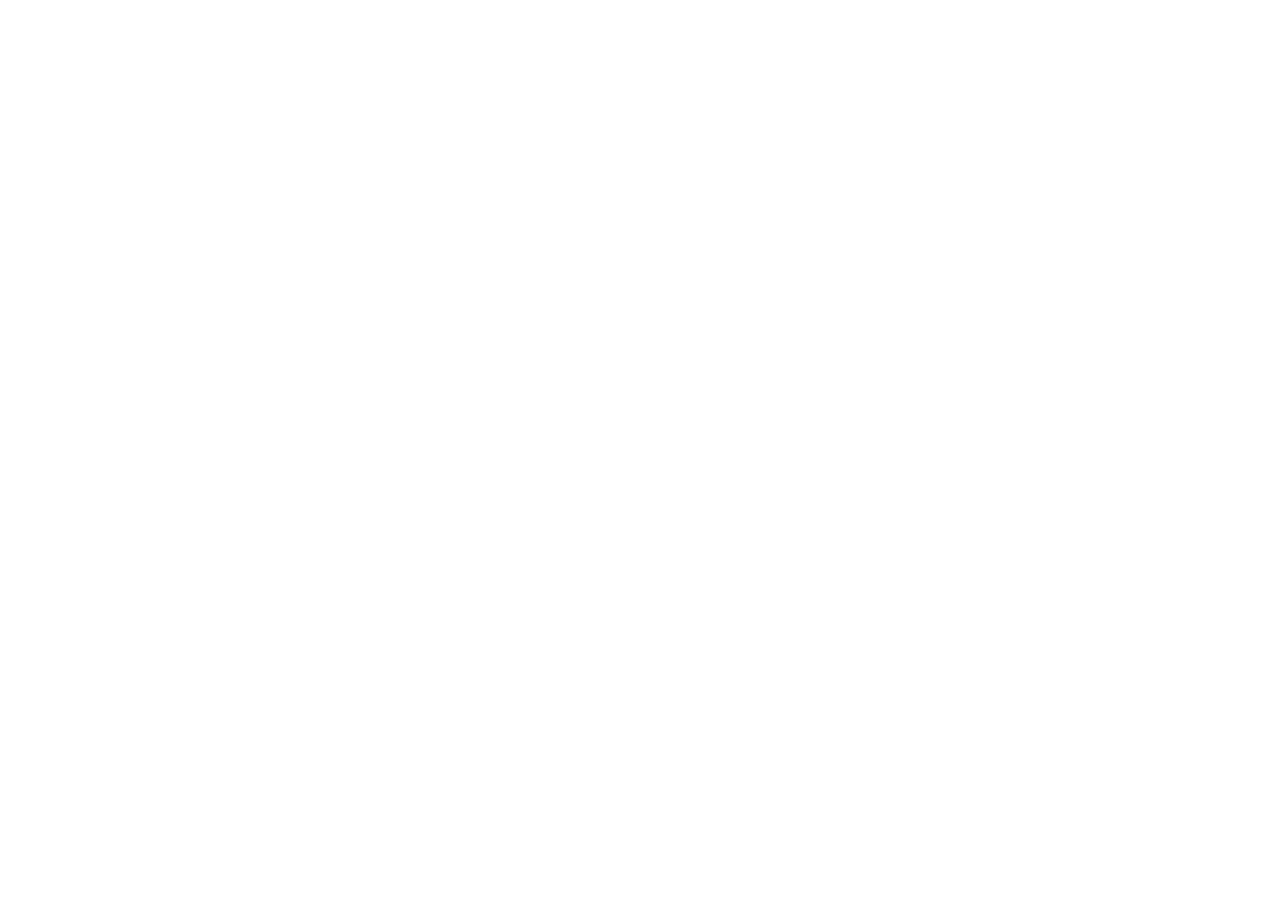
==== shelter/pets.html @ 514ed16f "init: start shelter task (Thu, Jun 11, 2026 05:37:24 PM)" ====
<!doctype html>
<html lang="en">
  <head>
    <meta charset="UTF-8" />
    <meta name="viewport" content="width=device-width, initial-scale=1.0" />

    <link rel="stylesheet" href="css/style.css" />
    <script src="js/index.js" defer></script>

    <title>Our pets</title>
  </head>
  <body></body>
</html>
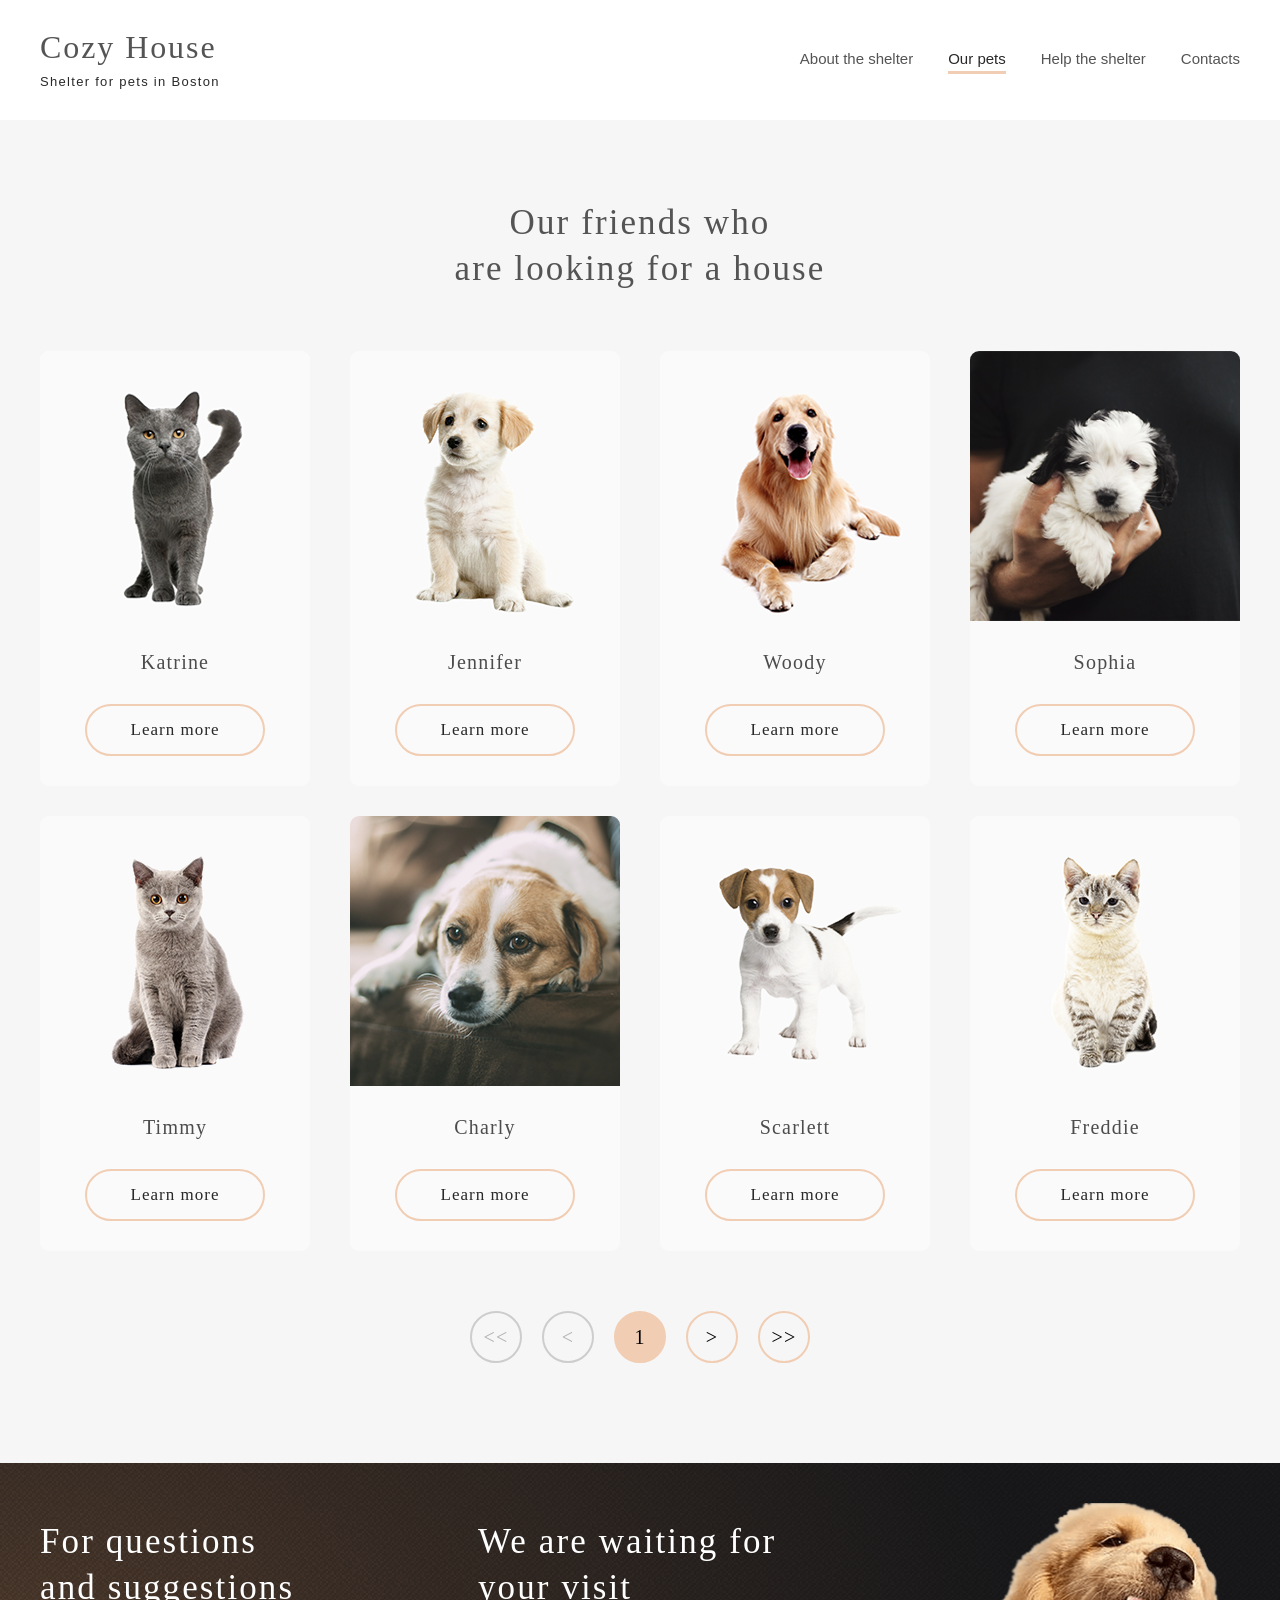
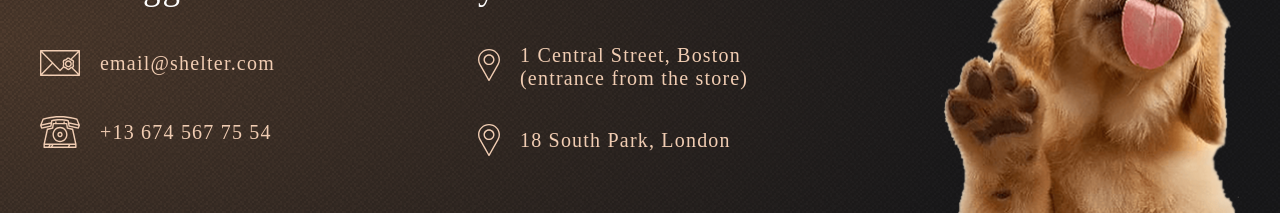
==== commit ee0f49f9: "feat: add pets section in page.html (Mon, Jun 15, 2026 11:07:22 AM)" ====
--- a/shelter/pets.html
+++ b/shelter/pets.html
@@ -4,10 +4,254 @@
     <meta charset="UTF-8" />
     <meta name="viewport" content="width=device-width, initial-scale=1.0" />
 
+    <link
+      rel="apple-touch-icon"
+      sizes="180x180"
+      href="assets/favicon/apple-touch-icon.png"
+    />
+    <link
+      rel="icon"
+      type="image/png"
+      sizes="32x32"
+      href="assets/favicon/favicon-32x32.png"
+    />
+    <link
+      rel="icon"
+      type="image/png"
+      sizes="16x16"
+      href="assets/favicon/favicon-16x16.png"
+    />
+    <link rel="manifest" href="assets/favicon/site.webmanifest" />
+
     <link rel="stylesheet" href="css/style.css" />
     <script src="js/index.js" defer></script>
 
     <title>Our pets</title>
   </head>
-  <body></body>
+  <body data-page="pets">
+    <div class="page">
+      <header class="page__header">
+        <div class="header__container container">
+          <a class="logo" href="/">
+            <div class="logo__title">Cozy House</div>
+            <p class="logo__subtitle">Shelter for pets in Boston</p>
+          </a>
+          <nav class="header__menu menu">
+            <ul class="menu__list">
+              <li class="menu__item">
+                <a href="index.html" class="menu__link"> About the shelter </a>
+              </li>
+              <li class="menu__item">
+                <a href="pets.html" class="menu__link" aria-current="page">
+                  Our pets
+                </a>
+              </li>
+              <li class="menu__item">
+                <a href="index.html#help" class="menu__link">
+                  Help the shelter
+                </a>
+              </li>
+              <li class="menu__item">
+                <a href="pets.html#contacts" class="menu__link">Contacts</a>
+              </li>
+            </ul>
+          </nav>
+        </div>
+      </header>
+      <main class="page__main">
+        <section class="pets" id="pets">
+          <div class="pets__container container">
+            <h1 class="pets__title section-title">
+              Our friends who are&nbsp;looking for a house
+            </h1>
+            <div class="pets__grid">
+              <article class="pets__card card">
+                <img
+                  class="card__image"
+                  src="assets/img/pets-katrine.png"
+                  width="270"
+                  height="270"
+                  alt="Katrine, Cat - British Shorthair"
+                />
+                <h2 class="card__title">Katrine</h2>
+                <button class="card__btn" type="button">Learn more</button>
+              </article>
+              <article class="pets__card card">
+                <img
+                  class="card__image"
+                  src="assets/img/pets-jennifer.png"
+                  width="270"
+                  height="270"
+                  alt="Jennifer, Dog - Labrador"
+                />
+                <h2 class="card__title">Jennifer</h2>
+                <button class="card__btn" type="button">Learn more</button>
+              </article>
+              <article class="pets__card card">
+                <img
+                  class="card__image"
+                  src="assets/img/pets-woody.png"
+                  width="270"
+                  height="270"
+                  alt="Woody, Dog - Golden Retriever"
+                />
+                <h2 class="card__title">Woody</h2>
+                <button class="card__btn" type="button">Learn more</button>
+              </article>
+              <article class="pets__card card">
+                <img
+                  class="card__image"
+                  src="assets/img/pets-sophia.png"
+                  width="270"
+                  height="270"
+                  alt="Sophia, Dog - Shih tzu"
+                />
+                <h2 class="card__title">Sophia</h2>
+                <button class="card__btn" type="button">Learn more</button>
+              </article>
+              <article class="pets__card card">
+                <img
+                  class="card__image"
+                  src="assets/img/pets-timmy.png"
+                  width="270"
+                  height="270"
+                  alt="Timmy, Cat - British Shorthair"
+                />
+                <h2 class="card__title">Timmy</h2>
+                <button class="card__btn" type="button">Learn more</button>
+              </article>
+              <article class="pets__card card">
+                <img
+                  class="card__image"
+                  src="assets/img/pets-charly.png"
+                  width="270"
+                  height="270"
+                  alt="Charly, Dog - Jack Russell Terrier"
+                />
+                <h2 class="card__title">Charly</h2>
+                <button class="card__btn" type="button">Learn more</button>
+              </article>
+              <article class="pets__card card">
+                <img
+                  class="card__image"
+                  src="assets/img/pets-scarlet.png"
+                  width="270"
+                  height="270"
+                  alt="Scarlett, Dog - Jack Russell Terrier"
+                />
+                <h2 class="card__title">Scarlett</h2>
+                <button class="card__btn" type="button">Learn more</button>
+              </article>
+              <article class="pets__card card">
+                <img
+                  class="card__image"
+                  src="assets/img/pets-freddie.png"
+                  width="270"
+                  height="270"
+                  alt="Freddie, Cat - British Shorthair"
+                />
+                <h2 class="card__title">Freddie</h2>
+                <button class="card__btn" type="button">Learn more</button>
+              </article>
+            </div>
+            <div class="pets__pagination">
+              <button
+                class="pets__btn pets__btn--start slider__btn"
+                type="button"
+                aria-label="To first page"
+                disabled
+              >
+                &lt;&lt;
+              </button>
+              <button
+                class="pets__btn pets__btn--prev slider__btn"
+                type="button"
+                aria-label="Previous pets page"
+                disabled
+              >
+                &lt;
+              </button>
+              <button
+                class="pets__btn pets__btn--page slider__btn"
+                type="button"
+                aria-label="Current pets page"
+              >
+                1
+              </button>
+              <button
+                class="pets__btn pets__btn--next slider__btn"
+                type="button"
+                aria-label="Next pets page"
+              >
+                &gt;
+              </button>
+              <button
+                class="pets__btn pets__btn--end slider__btn"
+                type="button"
+                aria-label="To last pets page"
+              >
+                &gt;&gt;
+              </button>
+            </div>
+          </div>
+        </section>
+      </main>
+      <footer class="page__footer" id="contacts">
+        <div class="footer__conatiner container">
+          <div class="footer__contacts">
+            <h2 class="footer__caption">For questions and&nbsp;suggestions</h2>
+            <a class="footer__link" href="mailto:email@shelter.com">
+              <svg class="footer__icon icon-mail">
+                <use href="assets/svg/sprite.svg#mail"></use>
+              </svg>
+              <span class="footer__link-txt">email@shelter.com</span>
+            </a>
+            <a class="footer__link" href="tel:+136745677554">
+              <svg class="footer__icon icon-phone">
+                <use href="assets/svg/sprite.svg#phone"></use>
+              </svg>
+              <span class="footer__link-txt">+13 674 567 75 54</span>
+            </a>
+          </div>
+          <div class="footer__contacts">
+            <h2 class="footer__caption">We are waiting for your visit</h2>
+            <a
+              class="footer__link"
+              href="https://maps.app.goo.gl/qWAgjjFCxTzFN1om8"
+              target="_blank"
+            >
+              <div>
+                <svg class="footer__icon icon-pin">
+                  <use href="assets/svg/sprite.svg#pin"></use>
+                </svg>
+              </div>
+
+              <span class="footer__link-txt">
+                1 Central Street, Boston (entrance from the store)
+              </span>
+            </a>
+            <a
+              class="footer__link"
+              href="https://maps.app.goo.gl/Zrut5nDXV7yZ6bX29"
+              target="_blank"
+            >
+              <svg class="footer__icon icon-pin">
+                <use href="assets/svg/sprite.svg#pin"></use>
+              </svg>
+              <span class="footer__link-txt">18 South Park, London</span>
+            </a>
+          </div>
+          <div class="footer__image-wrapper">
+            <img
+              class="footer__image"
+              src="assets/img/footer-puppy.png"
+              alt="cute red puppy"
+              width="300"
+              height="310"
+            />
+          </div>
+        </div>
+      </footer>
+    </div>
+  </body>
 </html>
--- a/shelter/css/style.css
+++ b/shelter/css/style.css
@@ -0,0 +1,707 @@
+/*=============== VARIABLES CSS ===============*/
+:root {
+  --color-light-xl: #fff;
+  --color-light-l: #f6f6f6;
+  --color-light-s: #fafafa;
+  --color-dark-s: #cdcdcd;
+  --color-dark-m: #b2b2b2;
+  --color-dark-l: #545454;
+  --color-dark-xl: #4c4c4c;
+  --color-dark-2xl: #444;
+  --color-dark-3xl: #292929;
+  --color-primary: #f1cdb3;
+  --color-primary-light: #fddcc4;
+
+  --font-primary: "Georgia", serif;
+  --font-secondary: "Arial", sans-serif;
+
+  --font-regular: 400;
+
+  --font-normal: normal;
+  --font-italic: italic;
+
+  --text-h1: 2.75rem;
+  --text-h2: 2.1875rem;
+  --text-logo: 2rem;
+  --text-h2-s: 1.5625rem;
+  --text-h3: 1.25rem;
+  --text-button: 1.0625rem;
+  --text-body: 0.9375rem;
+  --text-logo-s: 0.8125rem;
+  --text-body-s: 0.75rem;
+}
+
+/*=============== BASE ===============*/
+*,
+*::before,
+*::after {
+  box-sizing: border-box;
+}
+
+html {
+  font-family:
+    system-ui, "Segoe UI", Roboto, Helvetica, Arial, sans-serif,
+    "Apple Color Emoji", "Segoe UI Emoji";
+  line-height: 1.15;
+  -webkit-text-size-adjust: 100%;
+  tab-size: 4;
+  scroll-behavior: smooth;
+}
+
+html,
+body {
+  min-height: 100vh;
+  min-height: 100dvh;
+}
+
+body {
+  color: var(--color-dark-xl);
+  background:
+    url("../assets/img/noise_transparent@2x.png"),
+    radial-gradient(75% 40% at 0% 0%, #5b483a 0%, #262425 100%);
+  background-color: #211f20;
+  font-family: var(--font-primary);
+  font-style: var(--font-normal);
+  font-weight: var(--font-regular);
+  font-size: var(--text-body);
+  margin: 0;
+}
+
+h1,
+h2,
+h3,
+p {
+  margin: 0;
+}
+
+ul,
+ol {
+  margin: 0;
+  padding: 0;
+  list-style: none;
+}
+
+a {
+  text-decoration: none;
+}
+
+button {
+  font-family: inherit;
+  font-size: 100%;
+  line-height: 1.15;
+  margin: 0;
+}
+
+img {
+  max-width: 100%;
+  height: auto;
+}
+
+/*=============== PAGE ===============*/
+.page {
+  display: flex;
+  flex-direction: column;
+  min-height: 100vh;
+  min-height: 100dvh;
+}
+
+.container {
+  max-width: 80rem;
+  margin: 0 auto;
+  padding-inline: 2.5rem;
+}
+
+.page__main {
+  flex: 1;
+}
+
+.btn-link {
+  display: inline-block;
+  font-size: var(--text-button);
+  line-height: 1.3;
+  letter-spacing: 0.06em;
+  color: var(--color-dark-3xl);
+  border-radius: 100px;
+  padding: 0.938rem 2.813rem;
+  background-color: var(--color-primary);
+  transition: background-color 200ms ease;
+}
+
+.btn-link:hover {
+  background-color: var(--color-primary-light);
+}
+
+.section-title {
+  font-weight: var(--font-regular);
+  font-size: var(--text-h2);
+  line-height: 1.3;
+  letter-spacing: 0.06em;
+  color: var(--color-dark-l);
+}
+
+/*=============== HEADER ===============*/
+.page__header {
+  width: 100%;
+}
+
+.header__container {
+  display: flex;
+  align-items: center;
+  padding-block-start: 1.875rem;
+}
+
+.logo__title {
+  font-size: var(--text-logo);
+  line-height: 1.1;
+  letter-spacing: 0.06em;
+  color: var(--color-primary);
+}
+
+.logo__subtitle {
+  margin-top: 0.625rem;
+  margin-right: 0.063rem;
+  font-family: var(--font-secondary);
+  font-size: var(--text-logo-s);
+  letter-spacing: 0.1em;
+  color: var(--color-light-xl);
+  text-align: end;
+}
+
+.header__menu {
+  margin-left: auto;
+}
+
+.menu__list {
+  display: flex;
+  align-items: center;
+  gap: 2.188rem;
+}
+
+.menu__link {
+  display: block;
+  position: relative;
+  font-family: var(--font-secondary);
+  line-height: 1.6;
+  color: var(--color-dark-s);
+  padding-bottom: 3px;
+  transition: color 150ms ease;
+}
+
+.menu__link:hover {
+  color: var(--color-light-s);
+}
+
+.menu__link[aria-current="page"] {
+  color: var(--color-light-s);
+  cursor: default;
+  pointer-events: none;
+}
+
+.menu__link[aria-current="page"]::after {
+  content: "";
+  position: absolute;
+  left: 0;
+  bottom: 0;
+  height: 3px;
+  width: 100%;
+  background-color: var(--color-primary);
+}
+
+/*=============== MAIN ===============*/
+/*========== hero ==========*/
+.hero {
+  width: 100%;
+}
+
+.hero__container {
+  display: flex;
+  align-items: center;
+  gap: 2.625rem;
+  padding-block-start: 5.625rem;
+}
+
+.hero__content {
+  flex: 0 1 28.75rem;
+  display: flex;
+  flex-direction: column;
+  align-items: flex-start;
+  gap: 2.625rem;
+  margin-top: -5rem;
+}
+
+.hero__title {
+  font-size: var(--text-h1);
+  font-weight: var(--font-regular);
+  line-height: 1.3;
+  color: var(--color-light-xl);
+  max-width: 19.375rem;
+}
+
+.hero__subtitle {
+  font-family: var(--font-secondary);
+  line-height: 1.6;
+  color: var(--color-dark-s);
+}
+
+.hero__image-wrapper {
+  flex: 0 1 43.625rem;
+}
+
+.hero__image {
+  display: block;
+  width: 100%;
+}
+
+/*========== about ==========*/
+.about {
+  width: 100%;
+  background: var(--color-light-xl);
+}
+
+.about__container {
+  display: flex;
+  justify-content: center;
+  align-items: center;
+  padding-block: 5rem 6.25rem;
+  gap: 7.5rem;
+}
+
+.about__image-wrapper {
+  flex: 0 1 18.75rem;
+}
+
+.about__image {
+  display: block;
+  width: 100%;
+}
+
+.about__content {
+  flex: 0 1 26.875rem;
+  display: flex;
+  flex-direction: column;
+  align-items: flex-start;
+  gap: 1.563rem;
+}
+
+.about__title {
+  max-width: 23.125rem;
+}
+
+.about__text {
+  font-family: var(--font-secondary);
+  line-height: 1.6;
+}
+
+/*========== our-friends ==========*/
+.our-friends {
+  width: 100%;
+  background: var(--color-light-l);
+}
+
+.our-friends__container {
+  display: flex;
+  flex-direction: column;
+  justify-content: center;
+  align-items: center;
+  padding-block: 5rem 6.25rem;
+  gap: 3.75rem;
+}
+
+.our-friends__title {
+  text-align: center;
+  max-width: 25rem;
+}
+
+.slider {
+  width: 100%;
+  display: flex;
+  align-items: center;
+  gap: 3.313rem;
+}
+
+.slider__btn {
+  flex-shrink: 0;
+  padding: 0;
+  width: 3.25rem;
+  height: 3.25rem;
+  border-radius: 6.25rem;
+  border: 2px solid var(--color-primary);
+  background-color: transparent;
+  display: flex;
+  align-items: center;
+  justify-content: center;
+  cursor: pointer;
+  transition:
+    background-color 0.2s ease,
+    border-color 0.2s ease;
+}
+
+.slider__btn-icon {
+  width: 0.875rem;
+  height: 0.375rem;
+  color: var(--color-dark-3xl);
+}
+
+.slider__btn:hover {
+  background-color: var(--color-primary-light);
+  border-color: var(--color-primary-light);
+}
+
+.slider__btn:disabled {
+  border-color: var(--color-dark-s);
+  pointer-events: none;
+  cursor: default;
+}
+
+.slider__btn:disabled .slider__btn-icon {
+  color: var(--color-dark-s);
+}
+
+.slider__btn--next .slider__btn-icon {
+  transform: rotate(-180deg);
+}
+
+.slider__wrapper {
+  flex: 1;
+  overflow: hidden;
+}
+
+.slider__content {
+  display: flex;
+  align-items: center;
+  gap: 5.625rem;
+}
+
+.card {
+  flex: 0 0 calc((100% - 5.625rem * 2) / 3);
+  display: flex;
+  flex-direction: column;
+  align-items: center;
+  background: var(--color-light-s);
+  border-radius: 0.563rem;
+  overflow: hidden;
+  cursor: pointer;
+}
+
+.card > * {
+  margin-bottom: 1.875rem;
+}
+
+.card__title {
+  font-weight: var(--font-regular);
+  font-size: var(--text-h3);
+  letter-spacing: 0.06em;
+}
+
+.card__btn {
+  font-family: var(--font-primary);
+  font-weight: var(--font-normal);
+  font-size: var(--text-button);
+  line-height: 1.3;
+  letter-spacing: 0.06em;
+  color: var(--color-dark-3xl);
+  background-color: transparent;
+  border: 2px solid var(--color-primary);
+  border-radius: 6.25rem;
+  padding: 0.813rem 2.688rem;
+  cursor: pointer;
+  transition:
+    background-color 0.2s ease,
+    border-color 0.2s ease;
+}
+
+.card:hover .card__btn {
+  background-color: var(--color-primary-light);
+  border-color: var(--color-primary-light);
+}
+
+/*========== help ==========*/
+.help {
+  width: 100%;
+  background: var(--color-light-xl);
+}
+
+.help__container {
+  display: flex;
+  flex-direction: column;
+  align-items: center;
+  padding-block: 5rem 6.25rem;
+  gap: 3.75rem;
+}
+
+.help__title {
+  text-align: center;
+  max-width: 19.4rem;
+}
+
+.help__wrapper {
+  display: flex;
+  column-gap: 7.5rem;
+  row-gap: 3.438rem;
+  align-items: center;
+  justify-content: center;
+  flex-wrap: wrap;
+}
+
+.item__icon {
+  width: 3.75rem;
+  height: 3.75rem;
+  color: var(--color-primary);
+}
+
+.item {
+  display: flex;
+  flex-direction: column;
+  align-items: center;
+  gap: 1.875rem;
+}
+
+.item__title {
+  font-weight: var(--font-regular);
+  font-size: var(--text-h3);
+  line-height: 1.15;
+  letter-spacing: 0.06em;
+  text-align: center;
+  color: var(--color-dark-l);
+}
+
+/*========== donation ==========*/
+.donation {
+  width: 100%;
+  background: var(--color-light-l);
+}
+
+.donation__container {
+  display: flex;
+  justify-content: center;
+  align-items: center;
+  padding-block: 5rem 6.25rem;
+  gap: 1.875rem;
+}
+
+.donation__image-wrapper {
+  flex: 0 1 31.563rem;
+}
+
+.donation__image {
+  display: block;
+  width: 100%;
+}
+
+.donation__content {
+  flex: 0 1 23.75rem;
+  display: flex;
+  flex-direction: column;
+  align-items: flex-start;
+  gap: 1.25rem;
+}
+
+.donation__title {
+  max-width: 18.75rem;
+}
+
+.donation__subtitle {
+  line-height: 1.1;
+  letter-spacing: 0.06em;
+}
+
+.donation__link {
+  display: flex;
+  align-items: center;
+  gap: 0.938rem;
+  border-radius: 0.563rem;
+  padding: 0.625rem 0.938rem;
+  background: var(--color-primary);
+  transition: background-color 0.2s ease;
+}
+
+.donation__link:hover {
+  background-color: var(--color-primary-light);
+}
+
+.donation__card-icon {
+  width: 1.875rem;
+  height: 1.438rem;
+  color: var(--color-dark-3xl);
+}
+
+.donation__card-number {
+  font-weight: var(--font-regular);
+  font-size: var(--text-h3);
+  line-height: 1.15;
+  letter-spacing: 0.06em;
+  color: var(--color-dark-l);
+}
+
+.donation__text {
+  font-family: var(--font-secondary);
+  font-style: var(--font-italic);
+  font-size: var(--text-body-s);
+  line-height: 1.5;
+  color: var(--color-dark-m);
+}
+
+/*=============== FOOTER ===============*/
+.page__footer {
+  width: 100%;
+  background:
+    url("../assets/img/noise_transparent@2x.png"),
+    radial-gradient(100% 200% at 0% 50%, #513d2f 0%, #1a1a1c 80%);
+  background-color: #211f20;
+}
+
+.footer__conatiner {
+  width: 100%;
+  display: flex;
+  justify-content: space-between;
+  padding-block-start: 2.5rem;
+}
+
+.footer__contacts {
+  flex: 0 1 17.375rem;
+  display: flex;
+  flex-direction: column;
+  align-items: start;
+  gap: 2.5rem;
+  margin-top: 1rem;
+}
+
+.footer__contacts:nth-of-type(2) {
+  flex: 0 1 18.875rem;
+  gap: 2.125rem;
+}
+
+.footer__caption {
+  font-weight: var(--font-regular);
+  font-size: var(--text-h2);
+  line-height: 1.3;
+  letter-spacing: 0.06em;
+  color: var(--color-light-xl);
+}
+
+.footer__link {
+  display: flex;
+  align-items: center;
+  gap: 1.25rem;
+}
+
+.footer__icon {
+  color: var(--color-primary);
+  transition: color 0.2s ease;
+}
+
+.icon-mail {
+  width: 2.5rem;
+  height: 1.625rem;
+}
+
+.icon-phone {
+  width: 2.5rem;
+  height: 2rem;
+}
+
+.icon-pin {
+  width: 1.375rem;
+  height: 2rem;
+}
+
+.footer__link-txt {
+  font-size: var(--text-h3);
+  line-height: 1.15;
+  letter-spacing: 0.06em;
+  color: var(--color-primary);
+  transition: color 0.2s ease;
+}
+
+.footer__link:hover .footer__icon,
+.footer__link:hover .footer__link-txt {
+  color: var(--color-light-s);
+}
+
+.footer__image-wrapper {
+  flex: 0 1 18.75rem;
+}
+
+.footer__image {
+  display: block;
+  width: 100%;
+}
+
+/*=============== PETS HEADER  ==============*/
+[data-page="pets"] {
+  background: var(--color-light-xl);
+}
+
+[data-page="pets"] .header__container {
+  padding-block: 1.875rem;
+}
+
+[data-page="pets"] .logo__title {
+  color: var(--color-dark-l);
+}
+
+[data-page="pets"] .logo__subtitle {
+  color: var(--color-dark-3xl);
+}
+
+[data-page="pets"] .menu__link {
+  color: var(--color-dark-l);
+}
+
+[data-page="pets"] .menu__link:hover {
+  color: var(--color-dark-3xl);
+}
+
+[data-page="pets"] .menu__link[aria-current="page"] {
+  color: var(--color-dark-3xl);
+}
+
+/*=============== PETS MAIN  ==============*/
+[data-page="pets"] .page__main {
+  background: var(--color-light-l);
+}
+
+.pets__container {
+  display: flex;
+  flex-direction: column;
+  align-items: center;
+  padding-block: 5rem 6.25rem;
+  gap: 3.75rem;
+}
+
+.pets__title {
+  text-align: center;
+  max-width: 25rem;
+}
+
+.pets__content {
+  width: 100%;
+}
+
+.pets__grid {
+  width: 100%;
+  display: grid;
+  grid-template-columns: repeat(auto-fill, minmax(16.875rem, 1fr));
+  column-gap: 2.5rem;
+  row-gap: 1.875rem;
+}
+
+.pets__pagination {
+  display: flex;
+  align-items: center;
+  gap: 1.25rem;
+}
+
+.pets__btn.slider__btn {
+  font-size: var(--text-h3);
+  line-height: 1.15;
+  letter-spacing: 0.06em;
+}
+
+.pets__btn.pets__btn--page {
+  background-color: var(--color-primary);
+}
+
+.pets__btn.pets__btn--page:hover {
+  background-color: var(--color-primary-light);
+}
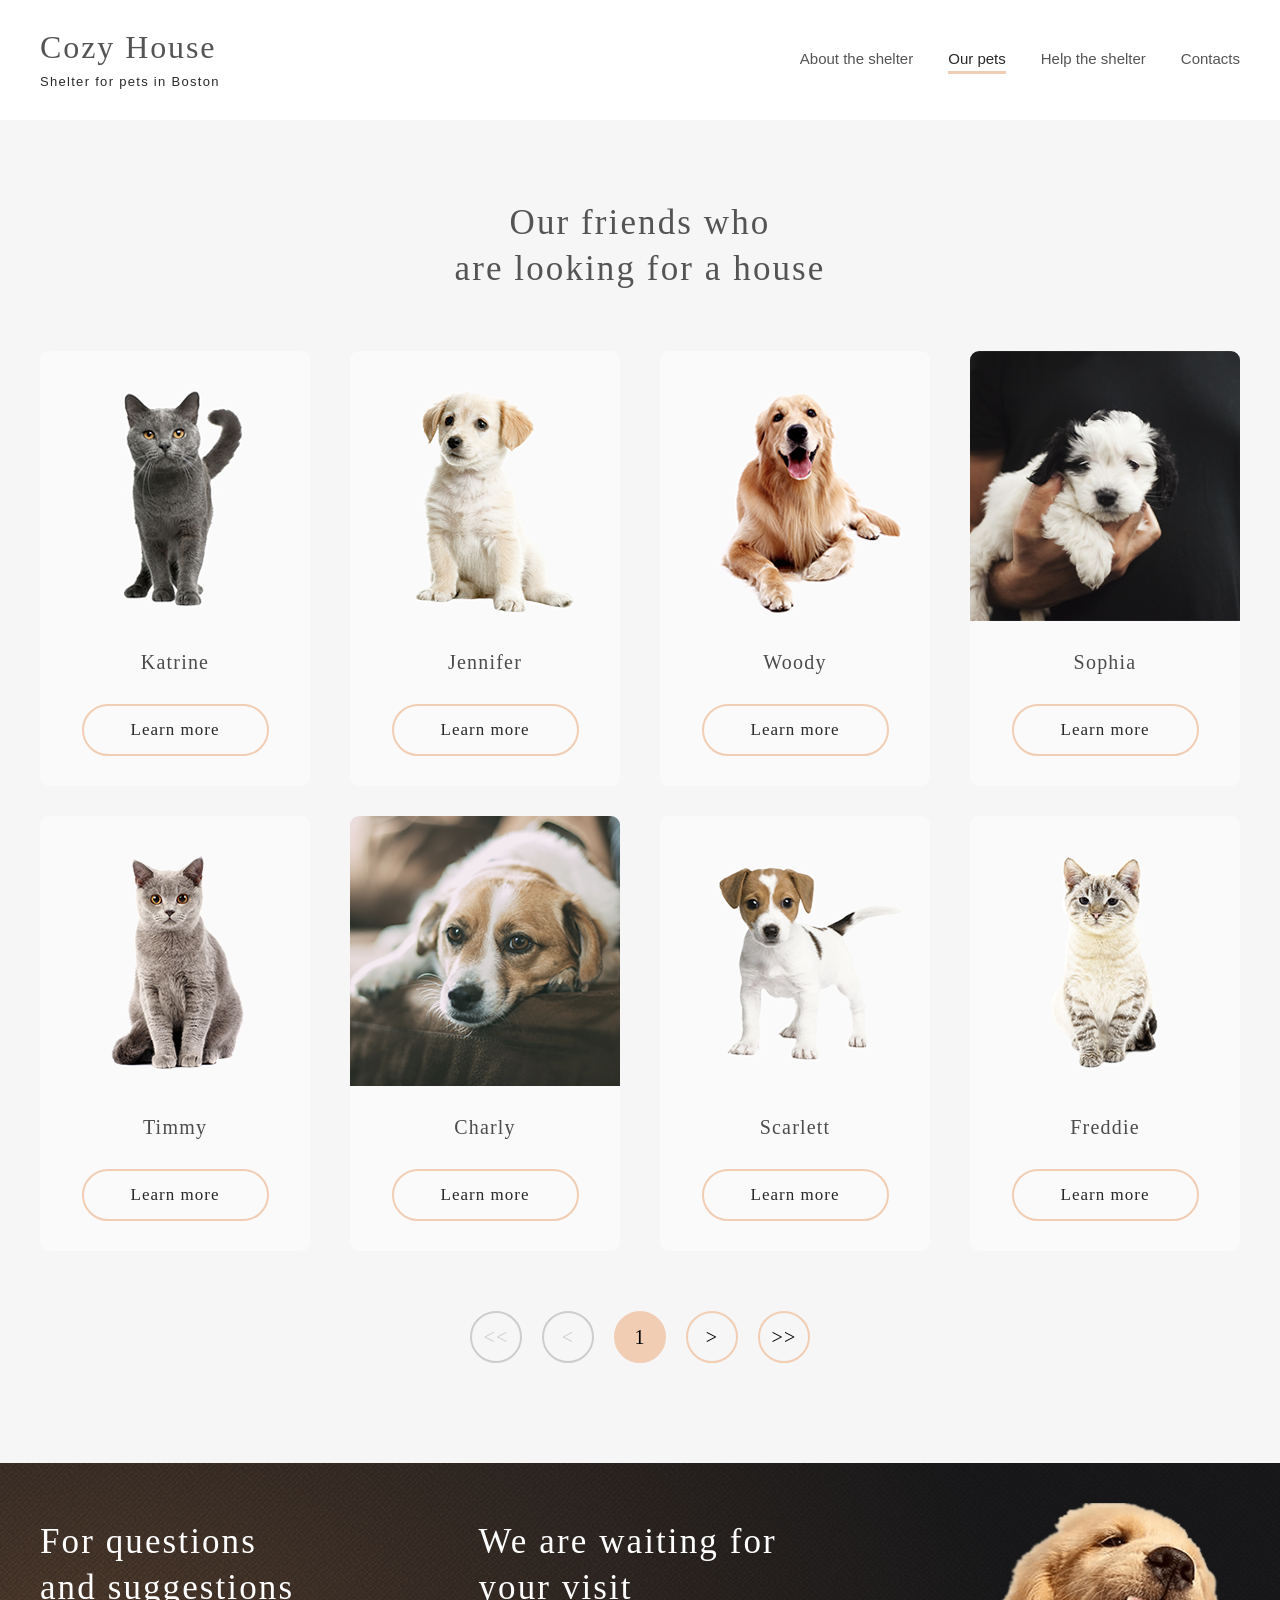
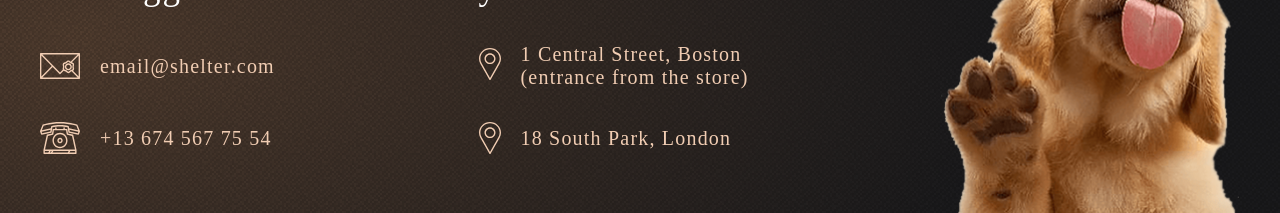
==== commit fa6d849b: "feat: change pets styles according to mobile first methdology and make it responsive" ====
--- a/shelter/pets.html
+++ b/shelter/pets.html
@@ -4,23 +4,9 @@
     <meta charset="UTF-8" />
     <meta name="viewport" content="width=device-width, initial-scale=1.0" />
 
-    <link
-      rel="apple-touch-icon"
-      sizes="180x180"
-      href="assets/favicon/apple-touch-icon.png"
-    />
-    <link
-      rel="icon"
-      type="image/png"
-      sizes="32x32"
-      href="assets/favicon/favicon-32x32.png"
-    />
-    <link
-      rel="icon"
-      type="image/png"
-      sizes="16x16"
-      href="assets/favicon/favicon-16x16.png"
-    />
+    <link rel="apple-touch-icon" sizes="180x180" href="assets/favicon/apple-touch-icon.png" />
+    <link rel="icon" type="image/png" sizes="32x32" href="assets/favicon/favicon-32x32.png" />
+    <link rel="icon" type="image/png" sizes="16x16" href="assets/favicon/favicon-16x16.png" />
     <link rel="manifest" href="assets/favicon/site.webmanifest" />
 
     <link rel="stylesheet" href="css/style.css" />
@@ -32,7 +18,7 @@
     <div class="page">
       <header class="page__header">
         <div class="header__container container">
-          <a class="logo" href="/">
+          <a class="logo" href="index.html">
             <div class="logo__title">Cozy House</div>
             <p class="logo__subtitle">Shelter for pets in Boston</p>
           </a>
@@ -42,19 +28,16 @@
                 <a href="index.html" class="menu__link"> About the shelter </a>
               </li>
               <li class="menu__item">
-                <a href="pets.html" class="menu__link" aria-current="page">
-                  Our pets
-                </a>
-              </li>
-              <li class="menu__item">
-                <a href="index.html#help" class="menu__link">
-                  Help the shelter
-                </a>
+                <a href="pets.html" class="menu__link" aria-current="page"> Our pets </a>
+              </li>
+              <li class="menu__item">
+                <a href="index.html#help" class="menu__link"> Help the shelter </a>
               </li>
               <li class="menu__item">
                 <a href="pets.html#contacts" class="menu__link">Contacts</a>
               </li>
             </ul>
+            <div class="menu__icon"><span></span></div>
           </nav>
         </div>
       </header>
@@ -62,7 +45,7 @@
         <section class="pets" id="pets">
           <div class="pets__container container">
             <h1 class="pets__title section-title">
-              Our friends who are&nbsp;looking for a house
+              Our friends who<span class="text-line">are looking for a house</span>
             </h1>
             <div class="pets__grid">
               <article class="pets__card card">
@@ -71,10 +54,9 @@
                   src="assets/img/pets-katrine.png"
                   width="270"
                   height="270"
-                  alt="Katrine, Cat - British Shorthair"
-                />
+                  alt="Katrine, Cat - British Shorthair" />
                 <h2 class="card__title">Katrine</h2>
-                <button class="card__btn" type="button">Learn more</button>
+                <button class="card__btn btn" type="button">Learn more</button>
               </article>
               <article class="pets__card card">
                 <img
@@ -82,10 +64,9 @@
                   src="assets/img/pets-jennifer.png"
                   width="270"
                   height="270"
-                  alt="Jennifer, Dog - Labrador"
-                />
+                  alt="Jennifer, Dog - Labrador" />
                 <h2 class="card__title">Jennifer</h2>
-                <button class="card__btn" type="button">Learn more</button>
+                <button class="card__btn btn" type="button">Learn more</button>
               </article>
               <article class="pets__card card">
                 <img
@@ -93,10 +74,9 @@
                   src="assets/img/pets-woody.png"
                   width="270"
                   height="270"
-                  alt="Woody, Dog - Golden Retriever"
-                />
+                  alt="Woody, Dog - Golden Retriever" />
                 <h2 class="card__title">Woody</h2>
-                <button class="card__btn" type="button">Learn more</button>
+                <button class="card__btn btn" type="button">Learn more</button>
               </article>
               <article class="pets__card card">
                 <img
@@ -104,10 +84,9 @@
                   src="assets/img/pets-sophia.png"
                   width="270"
                   height="270"
-                  alt="Sophia, Dog - Shih tzu"
-                />
+                  alt="Sophia, Dog - Shih tzu" />
                 <h2 class="card__title">Sophia</h2>
-                <button class="card__btn" type="button">Learn more</button>
+                <button class="card__btn btn" type="button">Learn more</button>
               </article>
               <article class="pets__card card">
                 <img
@@ -115,10 +94,9 @@
                   src="assets/img/pets-timmy.png"
                   width="270"
                   height="270"
-                  alt="Timmy, Cat - British Shorthair"
-                />
+                  alt="Timmy, Cat - British Shorthair" />
                 <h2 class="card__title">Timmy</h2>
-                <button class="card__btn" type="button">Learn more</button>
+                <button class="card__btn btn" type="button">Learn more</button>
               </article>
               <article class="pets__card card">
                 <img
@@ -126,10 +104,9 @@
                   src="assets/img/pets-charly.png"
                   width="270"
                   height="270"
-                  alt="Charly, Dog - Jack Russell Terrier"
-                />
+                  alt="Charly, Dog - Jack Russell Terrier" />
                 <h2 class="card__title">Charly</h2>
-                <button class="card__btn" type="button">Learn more</button>
+                <button class="card__btn btn" type="button">Learn more</button>
               </article>
               <article class="pets__card card">
                 <img
@@ -137,10 +114,9 @@
                   src="assets/img/pets-scarlet.png"
                   width="270"
                   height="270"
-                  alt="Scarlett, Dog - Jack Russell Terrier"
-                />
+                  alt="Scarlett, Dog - Jack Russell Terrier" />
                 <h2 class="card__title">Scarlett</h2>
-                <button class="card__btn" type="button">Learn more</button>
+                <button class="card__btn btn" type="button">Learn more</button>
               </article>
               <article class="pets__card card">
                 <img
@@ -148,48 +124,29 @@
                   src="assets/img/pets-freddie.png"
                   width="270"
                   height="270"
-                  alt="Freddie, Cat - British Shorthair"
-                />
+                  alt="Freddie, Cat - British Shorthair" />
                 <h2 class="card__title">Freddie</h2>
-                <button class="card__btn" type="button">Learn more</button>
+                <button class="card__btn btn" type="button">Learn more</button>
               </article>
             </div>
             <div class="pets__pagination">
-              <button
-                class="pets__btn pets__btn--start slider__btn"
-                type="button"
-                aria-label="To first page"
-                disabled
-              >
+              <button class="pets__btn pets__btn--start slider__btn" type="button" aria-label="To first page" disabled>
                 &lt;&lt;
               </button>
               <button
                 class="pets__btn pets__btn--prev slider__btn"
                 type="button"
                 aria-label="Previous pets page"
-                disabled
-              >
+                disabled>
                 &lt;
               </button>
-              <button
-                class="pets__btn pets__btn--page slider__btn"
-                type="button"
-                aria-label="Current pets page"
-              >
+              <button class="pets__btn pets__btn--page slider__btn" type="button" aria-label="Current pets page">
                 1
               </button>
-              <button
-                class="pets__btn pets__btn--next slider__btn"
-                type="button"
-                aria-label="Next pets page"
-              >
+              <button class="pets__btn pets__btn--next slider__btn" type="button" aria-label="Next pets page">
                 &gt;
               </button>
-              <button
-                class="pets__btn pets__btn--end slider__btn"
-                type="button"
-                aria-label="To last pets page"
-              >
+              <button class="pets__btn pets__btn--end slider__btn" type="button" aria-label="To last pets page">
                 &gt;&gt;
               </button>
             </div>
@@ -199,7 +156,7 @@
       <footer class="page__footer" id="contacts">
         <div class="footer__conatiner container">
           <div class="footer__contacts">
-            <h2 class="footer__caption">For questions and&nbsp;suggestions</h2>
+            <h2 class="footer__caption">For questions and suggestions</h2>
             <a class="footer__link" href="mailto:email@shelter.com">
               <svg class="footer__icon icon-mail">
                 <use href="assets/svg/sprite.svg#mail"></use>
@@ -215,26 +172,15 @@
           </div>
           <div class="footer__contacts">
             <h2 class="footer__caption">We are waiting for your visit</h2>
-            <a
-              class="footer__link"
-              href="https://maps.app.goo.gl/qWAgjjFCxTzFN1om8"
-              target="_blank"
-            >
+            <a class="footer__link" href="https://maps.app.goo.gl/qWAgjjFCxTzFN1om8" target="_blank">
               <div>
                 <svg class="footer__icon icon-pin">
                   <use href="assets/svg/sprite.svg#pin"></use>
                 </svg>
               </div>
-
-              <span class="footer__link-txt">
-                1 Central Street, Boston (entrance from the store)
-              </span>
-            </a>
-            <a
-              class="footer__link"
-              href="https://maps.app.goo.gl/Zrut5nDXV7yZ6bX29"
-              target="_blank"
-            >
+              <span class="footer__link-txt"> 1 Central Street, Boston (entrance from the store) </span>
+            </a>
+            <a class="footer__link" href="https://maps.app.goo.gl/Zrut5nDXV7yZ6bX29" target="_blank">
               <svg class="footer__icon icon-pin">
                 <use href="assets/svg/sprite.svg#pin"></use>
               </svg>
@@ -246,9 +192,8 @@
               class="footer__image"
               src="assets/img/footer-puppy.png"
               alt="cute red puppy"
-              width="300"
-              height="310"
-            />
+              width="260"
+              height="269" />
           </div>
         </div>
       </footer>
--- a/shelter/css/style.css
+++ b/shelter/css/style.css
@@ -5,12 +5,18 @@
   --color-light-s: #fafafa;
   --color-dark-s: #cdcdcd;
   --color-dark-m: #b2b2b2;
+  --color-dark: #000;
   --color-dark-l: #545454;
   --color-dark-xl: #4c4c4c;
   --color-dark-2xl: #444;
   --color-dark-3xl: #292929;
   --color-primary: #f1cdb3;
   --color-primary-light: #fddcc4;
+  --start-screen-gradient-background:
+    url("../assets/img/noise_transparent@2x.png"), radial-gradient(75% 40% at 0% 0%, #5b483a 0%, #262425 100%), #211f20;
+  --footer-gradient-background:
+    url("../assets/img/noise_transparent@2x.png"), radial-gradient(73.6% 150% at 5.78% 50%, #513d2f 0%, #1a1a1c 100%),
+    #211f20;
 
   --font-primary: "Georgia", serif;
   --font-secondary: "Arial", sans-serif;
@@ -20,15 +26,49 @@
   --font-normal: normal;
   --font-italic: italic;
 
-  --text-h1: 2.75rem;
-  --text-h2: 2.1875rem;
-  --text-logo: 2rem;
-  --text-h2-s: 1.5625rem;
-  --text-h3: 1.25rem;
-  --text-button: 1.0625rem;
-  --text-body: 0.9375rem;
-  --text-logo-s: 0.8125rem;
-  --text-body-s: 0.75rem;
+  --text-h1: clamp(1.5625rem, calc(1.5625rem + (2.75 - 1.5625) * ((100vw - 20rem) / (48 - 20))), 2.75rem); /*25 - 44px*/
+  --text-h2: clamp(
+    1.5625rem,
+    calc(1.5625rem + (2.1875 - 1.5625) * ((100vw - 20rem) / (48 - 20))),
+    2.1875rem
+  ); /*25 - 35px*/
+  --text-logo: 2rem; /*32px*/
+  --text-h3: clamp(0.9375rem, calc(0.9375rem + (1.25 - 0.9375) * ((100vw - 20rem) / 28)), 1.25rem); /*15 - 20px*/
+  --text-h3-l: 1.25rem;
+  --text-button: 1.0625rem; /*17px*/
+  --text-body: 0.9375rem; /*15px*/
+  --text-logo-s: 0.8125rem; /*13px*/
+  --text-body-s: 0.75rem; /*12px*/
+
+  --space-container: clamp(0.625rem, -0.2679rem + 4.4643vw, 1.875rem);
+  --space-continer-header: clamp(1.25rem, 0.8036rem + 2.2321vw, 1.875rem);
+  --space-continer-l: clamp(1.875rem, 0.9375rem + 1.9531vw, 2.5rem);
+
+  --hero-img-width-mob: clamp(16.25rem, calc(16.25rem + (35.5625 - 16.25) * ((100vw - 20rem) / (48 - 20))), 35.5625rem);
+  --hero-img-width-desk: 43.625rem;
+
+  --about-img-width-mob: clamp(16.25rem, calc(16.25rem + (18.75 - 16.25) * ((100vw - 20rem) / (48 - 20))), 18.75rem);
+  --about-img-width-desk: 18.75rem;
+
+  --help-item-icon-mob: clamp(3.125rem, calc(3.125rem + (3.75 - 3.125) * ((100vw - 20rem) / 28)), 3.75rem);
+
+  --space-help-item-inline-mob: clamp(1.875rem, calc(1.875rem + (3.75 - 1.875) * ((100vw - 20rem) / 28)), 3.75rem);
+
+  --help-item-size: clamp(8.125rem, calc(8.125rem + (10.625 - 8.125) * ((100vw - 20rem) / 28)), 10.625rem);
+
+  --donation-img-width-mob: clamp(16.25rem, calc(16.25rem + (31.5625 - 16.25) * ((100vw - 20rem) / 28)), 31.5625rem);
+
+  --footer-img-width-mob: clamp(16.25rem, calc(16.25rem + (18.75 - 16.25) * ((100vw - 20rem) / 28)), 18.75rem);
+
+  --slider-content-gap-mob: clamp(
+    0.625rem,
+    calc(0.625rem + (2.5 - 0.625) * ((100vw - 26.5625rem) / (48 - 26.5625))),
+    2.5rem
+  );
+
+  --slider-content-gap-tab: clamp(0.75rem, calc(0.75rem + (3.3125 - 0.75) * ((100vw - 48rem) / (80 - 48))), 3.3125rem);
+
+  --slider-content-gap-desk: clamp(0.75rem, calc(0.75rem + (3.3125 - 0.75) * ((100vw - 64rem) / (80 - 64))), 3.3125rem);
 }
 
 /*=============== BASE ===============*/
@@ -39,9 +79,7 @@
 }
 
 html {
-  font-family:
-    system-ui, "Segoe UI", Roboto, Helvetica, Arial, sans-serif,
-    "Apple Color Emoji", "Segoe UI Emoji";
+  font-family: system-ui, "Segoe UI", Roboto, Helvetica, Arial, sans-serif, "Apple Color Emoji", "Segoe UI Emoji";
   line-height: 1.15;
   -webkit-text-size-adjust: 100%;
   tab-size: 4;
@@ -56,10 +94,7 @@
 
 body {
   color: var(--color-dark-xl);
-  background:
-    url("../assets/img/noise_transparent@2x.png"),
-    radial-gradient(75% 40% at 0% 0%, #5b483a 0%, #262425 100%);
-  background-color: #211f20;
+  background: var(--start-screen-gradient-background);
   font-family: var(--font-primary);
   font-style: var(--font-normal);
   font-weight: var(--font-regular);
@@ -95,6 +130,7 @@
 img {
   max-width: 100%;
   height: auto;
+  display: block;
 }
 
 /*=============== PAGE ===============*/
@@ -106,29 +142,42 @@
 }
 
 .container {
-  max-width: 80rem;
-  margin: 0 auto;
-  padding-inline: 2.5rem;
+  width: 100%;
+  padding-inline: var(--space-container);
+  margin-inline: auto;
 }
 
 .page__main {
   flex: 1;
 }
 
-.btn-link {
-  display: inline-block;
+.btn {
+  min-width: 12.938rem;
+  appearance: none;
+  border: 2px solid var(--color-primary);
+  border-radius: 6.25rem;
+  background-color: transparent;
+  color: var(--color-dark-3xl);
+  padding: 0.813rem 2.688rem;
   font-size: var(--text-button);
   line-height: 1.3;
   letter-spacing: 0.06em;
-  color: var(--color-dark-3xl);
-  border-radius: 100px;
-  padding: 0.938rem 2.813rem;
+  cursor: pointer;
+  transition:
+    background-color 200ms ease,
+    border-color 200ms ease;
+}
+
+@media (hover: hover) and (pointer: fine) {
+  .btn:hover {
+    background-color: var(--color-primary-light);
+    border-color: var(--color-primary-light);
+  }
+}
+
+.btn-link {
   background-color: var(--color-primary);
-  transition: background-color 200ms ease;
-}
-
-.btn-link:hover {
-  background-color: var(--color-primary-light);
+  border-color: var(--color-primary);
 }
 
 .section-title {
@@ -137,17 +186,19 @@
   line-height: 1.3;
   letter-spacing: 0.06em;
   color: var(--color-dark-l);
+  text-align: center;
+}
+
+.text-line {
+  display: block;
 }
 
 /*=============== HEADER ===============*/
-.page__header {
-  width: 100%;
-}
-
 .header__container {
   display: flex;
   align-items: center;
   padding-block-start: 1.875rem;
+  padding-inline: var(--space-continer-header);
 }
 
 .logo__title {
@@ -158,13 +209,13 @@
 }
 
 .logo__subtitle {
+  text-align: end;
   margin-top: 0.625rem;
-  margin-right: 0.063rem;
+  margin-right: 1px;
   font-family: var(--font-secondary);
   font-size: var(--text-logo-s);
   letter-spacing: 0.1em;
   color: var(--color-light-xl);
-  text-align: end;
 }
 
 .header__menu {
@@ -172,23 +223,37 @@
 }
 
 .menu__list {
-  display: flex;
-  align-items: center;
-  gap: 2.188rem;
+  position: fixed;
+  top: 0;
+  right: 0;
+  bottom: 0;
+  width: 100%;
+  max-width: 20rem;
+  display: flex;
+  flex-direction: column;
+  align-items: center;
+  justify-content: center;
+  gap: 2.688rem;
+  background: var(--color-dark-3xl);
+  z-index: 10;
+  transform: translateX(100%);
 }
 
 .menu__link {
   display: block;
   position: relative;
   font-family: var(--font-secondary);
+  font-size: var(--text-logo);
   line-height: 1.6;
   color: var(--color-dark-s);
   padding-bottom: 3px;
   transition: color 150ms ease;
 }
 
-.menu__link:hover {
-  color: var(--color-light-s);
+@media (hover: hover) and (pointer: fine) {
+  .menu__link:hover {
+    color: var(--color-light-s);
+  }
 }
 
 .menu__link[aria-current="page"] {
@@ -207,94 +272,227 @@
   background-color: var(--color-primary);
 }
 
+.menu__icon {
+  position: relative;
+  width: 1.875rem;
+  height: 1.375rem;
+  z-index: 11;
+  cursor: pointer;
+}
+
+.menu__icon span,
+.menu__icon::before,
+.menu__icon::after {
+  position: absolute;
+  left: 0;
+  width: 100%;
+  height: 0.125rem;
+  background-color: var(--color-primary);
+}
+
+.menu__icon::before,
+.menu__icon::after {
+  content: "";
+}
+
+.menu__icon span {
+  top: 50%;
+  transform: translateY(-50%);
+}
+
+.menu__icon::before {
+  top: 0;
+}
+
+.menu__icon::after {
+  bottom: 0;
+}
+
+@media (min-width: 768px) {
+  .container {
+    padding-inline: var(--space-continer-l);
+  }
+
+  .menu__icon {
+    display: none;
+  }
+
+  .menu__list {
+    position: static;
+    transform: translateX(0);
+    background: transparent;
+    flex-direction: row;
+    max-width: 100%;
+    gap: 2.188rem;
+  }
+
+  .menu__link {
+    font-size: var(--text-body);
+  }
+}
+
+@media (min-width: 1280px) {
+  .container {
+    max-width: 80rem;
+  }
+}
+
 /*=============== MAIN ===============*/
 /*========== hero ==========*/
-.hero {
-  width: 100%;
-}
-
 .hero__container {
   display: flex;
+  flex-direction: column;
+  align-items: center;
+  gap: 6.563rem;
+  padding-block-start: 3.75rem;
+}
+
+.hero__content {
+  display: flex;
+  flex-direction: column;
   align-items: center;
   gap: 2.625rem;
-  padding-block-start: 5.625rem;
-}
-
-.hero__content {
-  flex: 0 1 28.75rem;
-  display: flex;
-  flex-direction: column;
-  align-items: flex-start;
-  gap: 2.625rem;
-  margin-top: -5rem;
+  max-width: 28.75rem;
 }
 
 .hero__title {
+  font-weight: var(--font-regular);
   font-size: var(--text-h1);
-  font-weight: var(--font-regular);
   line-height: 1.3;
+  letter-spacing: 0.06em;
+  text-align: center;
   color: var(--color-light-xl);
-  max-width: 19.375rem;
 }
 
 .hero__subtitle {
   font-family: var(--font-secondary);
   line-height: 1.6;
+  text-align: center;
   color: var(--color-dark-s);
 }
 
 .hero__image-wrapper {
-  flex: 0 1 43.625rem;
+  align-self: flex-end;
+  width: 100%;
+  max-width: var(--hero-img-width-mob);
 }
 
 .hero__image {
-  display: block;
-  width: 100%;
+  width: 100%;
+}
+
+@media (min-width: 768px) {
+  .hero__container {
+    gap: 6.25rem;
+  }
+
+  .hero__title,
+  .hero__subtitle {
+    align-self: flex-start;
+    letter-spacing: normal;
+    text-align: start;
+  }
+}
+
+@media (min-width: 1024px) {
+  .hero__container {
+    flex-direction: row;
+    padding-block-start: 5.625rem;
+    gap: 2.625rem;
+  }
+
+  .hero__content {
+    margin-top: -5rem;
+  }
+
+  .hero__btn {
+    align-self: start;
+  }
+
+  .hero__image-wrapper {
+    max-width: var(--hero-img-width-desk);
+  }
 }
 
 /*========== about ==========*/
 .about {
-  width: 100%;
   background: var(--color-light-xl);
 }
 
 .about__container {
   display: flex;
+  flex-direction: column;
   justify-content: center;
   align-items: center;
-  padding-block: 5rem 6.25rem;
-  gap: 7.5rem;
-}
-
-.about__image-wrapper {
-  flex: 0 1 18.75rem;
-}
-
-.about__image {
-  display: block;
-  width: 100%;
+  padding-block: 2.625rem;
+  gap: 2.625rem;
 }
 
 .about__content {
-  flex: 0 1 26.875rem;
-  display: flex;
-  flex-direction: column;
-  align-items: flex-start;
+  display: flex;
+  flex-direction: column;
+  align-items: stretch;
   gap: 1.563rem;
-}
-
-.about__title {
-  max-width: 23.125rem;
+  padding-inline: 0.938rem;
+  max-width: 26.875rem;
 }
 
 .about__text {
   font-family: var(--font-secondary);
   line-height: 1.6;
+  text-align: justify;
+}
+
+.about__text:not(:first-of-type) {
+  margin-top: -3px;
+}
+
+.about__image-wrapper {
+  width: 100%;
+  max-width: var(--about-img-width-mob);
+}
+
+.about__image {
+  width: 100%;
+}
+
+@media (min-width: 768px) {
+  .about__container {
+    gap: 5rem;
+    padding-block: 5rem 6.25rem;
+  }
+
+  .about__content {
+    padding-inline: 0;
+  }
+
+  .about__title,
+  .about__text {
+    text-align: start;
+  }
+
+  .about__text:not(:first-of-type) {
+    margin-top: 0;
+  }
+
+  .about__image-wrapper {
+    max-width: var(--about-img-width-desk);
+  }
+}
+
+@media (min-width: 1024px) {
+  .about__container {
+    flex-direction: row;
+    gap: 7.5rem;
+  }
+
+  .about__content {
+    order: 1;
+  }
 }
 
 /*========== our-friends ==========*/
 .our-friends {
-  width: 100%;
   background: var(--color-light-l);
 }
 
@@ -303,20 +501,71 @@
   flex-direction: column;
   justify-content: center;
   align-items: center;
-  padding-block: 5rem 6.25rem;
-  gap: 3.75rem;
-}
-
-.our-friends__title {
-  text-align: center;
-  max-width: 25rem;
+  padding-block: 2.625rem;
+  gap: 2.625rem;
 }
 
 .slider {
   width: 100%;
   display: flex;
-  align-items: center;
-  gap: 3.313rem;
+  flex-wrap: wrap;
+  align-items: center;
+  justify-content: center;
+  column-gap: 5rem;
+  row-gap: 1.25rem;
+}
+
+.slider__wrapper {
+  width: 16.875rem;
+  overflow: hidden;
+  order: 1;
+}
+
+.slider__content {
+  display: flex;
+  align-items: center;
+  flex-wrap: nowrap;
+  gap: 2.5rem;
+}
+
+.card {
+  flex: 0 0 100%;
+  max-width: 16.875rem;
+  display: flex;
+  flex-direction: column;
+  align-items: center;
+  background: var(--color-light-s);
+  border-radius: 0.563rem;
+  overflow: hidden;
+  cursor: pointer;
+  transition: background-color 0.2s ease;
+}
+
+.card > * {
+  margin-bottom: 1.875rem;
+}
+
+.card__title {
+  font-weight: var(--font-regular);
+  font-size: var(--text-h3-l);
+  letter-spacing: 0.06em;
+}
+
+@media (hover: hover) and (pointer: fine) {
+  .card:hover {
+    background-color: var(--color-light-xl);
+  }
+}
+
+.card__btn {
+  min-width: 11.688rem;
+}
+
+@media (hover: hover) and (pointer: fine) {
+  .card:hover .card__btn {
+    background-color: var(--color-primary-light);
+    border-color: var(--color-primary-light);
+  }
 }
 
 .slider__btn {
@@ -330,6 +579,7 @@
   display: flex;
   align-items: center;
   justify-content: center;
+  order: 2;
   cursor: pointer;
   transition:
     background-color 0.2s ease,
@@ -342,15 +592,18 @@
   color: var(--color-dark-3xl);
 }
 
-.slider__btn:hover {
-  background-color: var(--color-primary-light);
-  border-color: var(--color-primary-light);
+@media (hover: hover) and (pointer: fine) {
+  .slider__btn:hover {
+    background-color: var(--color-primary-light);
+    border-color: var(--color-primary-light);
+  }
 }
 
 .slider__btn:disabled {
   border-color: var(--color-dark-s);
   pointer-events: none;
   cursor: default;
+  color: var(--color-dark-s);
 }
 
 .slider__btn:disabled .slider__btn-icon {
@@ -361,63 +614,49 @@
   transform: rotate(-180deg);
 }
 
-.slider__wrapper {
-  flex: 1;
-  overflow: hidden;
-}
-
-.slider__content {
-  display: flex;
-  align-items: center;
-  gap: 5.625rem;
-}
-
-.card {
-  flex: 0 0 calc((100% - 5.625rem * 2) / 3);
-  display: flex;
-  flex-direction: column;
-  align-items: center;
-  background: var(--color-light-s);
-  border-radius: 0.563rem;
-  overflow: hidden;
-  cursor: pointer;
-}
-
-.card > * {
-  margin-bottom: 1.875rem;
-}
-
-.card__title {
-  font-weight: var(--font-regular);
-  font-size: var(--text-h3);
-  letter-spacing: 0.06em;
-}
-
-.card__btn {
-  font-family: var(--font-primary);
-  font-weight: var(--font-normal);
-  font-size: var(--text-button);
-  line-height: 1.3;
-  letter-spacing: 0.06em;
-  color: var(--color-dark-3xl);
-  background-color: transparent;
-  border: 2px solid var(--color-primary);
-  border-radius: 6.25rem;
-  padding: 0.813rem 2.688rem;
-  cursor: pointer;
-  transition:
-    background-color 0.2s ease,
-    border-color 0.2s ease;
-}
-
-.card:hover .card__btn {
-  background-color: var(--color-primary-light);
-  border-color: var(--color-primary-light);
+@media (min-width: 425px) {
+  .slider {
+    flex-wrap: nowrap;
+    gap: var(--slider-content-gap-mob);
+  }
+
+  .slider__btn--prev {
+    order: 0;
+  }
+}
+
+@media (min-width: 768px) {
+  .our-friends__container {
+    padding-block: 5rem 6.25rem;
+    gap: 3.75rem;
+  }
+
+  .slider__wrapper {
+    width: calc((16.875rem * 2) + 2.5rem);
+  }
+
+  .slider {
+    gap: var(--slider-content-gap-tab);
+  }
+}
+
+@media (min-width: 1024px) {
+  .slider__wrapper {
+    flex: 1;
+  }
+
+  .slider {
+    gap: var(--slider-content-gap-desk);
+  }
+
+  .slider__content {
+    justify-content: space-between;
+    gap: 0.5rem;
+  }
 }
 
 /*========== help ==========*/
 .help {
-  width: 100%;
   background: var(--color-light-xl);
 }
 
@@ -425,84 +664,100 @@
   display: flex;
   flex-direction: column;
   align-items: center;
-  padding-block: 5rem 6.25rem;
-  gap: 3.75rem;
-}
-
-.help__title {
-  text-align: center;
-  max-width: 19.4rem;
+  padding-block: 2.625rem;
+  padding-inline: 0.938rem;
+  gap: 2.625rem;
 }
 
 .help__wrapper {
-  display: flex;
-  column-gap: 7.5rem;
-  row-gap: 3.438rem;
-  align-items: center;
-  justify-content: center;
-  flex-wrap: wrap;
+  width: 100%;
+  display: grid;
+  grid-template-columns: repeat(auto-fill, minmax(var(--help-item-size), 1fr));
+  gap: var(--space-help-item-inline-mob);
+}
+
+.item {
+  display: flex;
+  flex-direction: column;
+  align-items: center;
+  gap: 1.25rem;
 }
 
 .item__icon {
-  width: 3.75rem;
-  height: 3.75rem;
+  width: var(--help-item-icon-mob);
+  height: var(--help-item-icon-mob);
   color: var(--color-primary);
-}
-
-.item {
-  display: flex;
-  flex-direction: column;
-  align-items: center;
-  gap: 1.875rem;
 }
 
 .item__title {
   font-weight: var(--font-regular);
   font-size: var(--text-h3);
-  line-height: 1.15;
+  line-height: 1.1;
   letter-spacing: 0.06em;
   text-align: center;
   color: var(--color-dark-l);
 }
 
+@media (min-width: 768px) {
+  .help__container {
+    padding-block: 5rem 6.25rem;
+    padding-inline: 4.313rem;
+    gap: 3.75rem;
+  }
+
+  .help__wrapper {
+    grid-template-columns: repeat(3, 1fr);
+    column-gap: 3.75rem;
+    row-gap: 3.438rem;
+  }
+
+  .item {
+    gap: 1.875rem;
+  }
+
+  .item__title {
+    line-height: 1.15;
+  }
+}
+
+@media (min-width: 1024px) {
+  .help__container {
+    padding-inline: var(--space-container);
+  }
+
+  .help__wrapper {
+    display: flex;
+    column-gap: 7.5rem;
+    align-items: center;
+    justify-content: center;
+    flex-wrap: wrap;
+  }
+}
+
 /*========== donation ==========*/
 .donation {
-  width: 100%;
   background: var(--color-light-l);
 }
 
 .donation__container {
   display: flex;
-  justify-content: center;
-  align-items: center;
-  padding-block: 5rem 6.25rem;
-  gap: 1.875rem;
-}
-
-.donation__image-wrapper {
-  flex: 0 1 31.563rem;
-}
-
-.donation__image {
-  display: block;
-  width: 100%;
+  flex-direction: column;
+  align-items: center;
+  padding-block: 2.625rem;
+  gap: 2.625rem;
 }
 
 .donation__content {
-  flex: 0 1 23.75rem;
-  display: flex;
-  flex-direction: column;
-  align-items: flex-start;
+  display: flex;
+  flex-direction: column;
+  align-items: center;
   gap: 1.25rem;
-}
-
-.donation__title {
-  max-width: 18.75rem;
+  padding-inline: 0.625rem;
+  max-width: 23.75rem;
 }
 
 .donation__subtitle {
-  line-height: 1.1;
-  letter-spacing: 0.06em;
+  line-height: 1.6;
 }
 
 .donation__link {
@@ -510,13 +765,8 @@
   align-items: center;
   gap: 0.938rem;
   border-radius: 0.563rem;
-  padding: 0.625rem 0.938rem;
-  background: var(--color-primary);
-  transition: background-color 0.2s ease;
-}
-
-.donation__link:hover {
-  background-color: var(--color-primary-light);
+  padding: 0.5rem 0.813rem;
+  min-width: 17.563rem;
 }
 
 .donation__card-icon {
@@ -528,7 +778,7 @@
 .donation__card-number {
   font-weight: var(--font-regular);
   font-size: var(--text-h3);
-  line-height: 1.15;
+  line-height: 1.1;
   letter-spacing: 0.06em;
   color: var(--color-dark-l);
 }
@@ -538,45 +788,81 @@
   font-style: var(--font-italic);
   font-size: var(--text-body-s);
   line-height: 1.5;
+  text-align: justify;
   color: var(--color-dark-m);
+}
+
+.donation__image-wrapper {
+  width: 100%;
+  max-width: var(--donation-img-width-mob);
+}
+
+.donation__image {
+  width: 100%;
+}
+
+@media (min-width: 768px) {
+  .donation__container {
+    padding-block: 5rem 6.25rem;
+    gap: 3.75rem;
+  }
+
+  .donation__content {
+    align-items: start;
+    padding-inline: 0;
+  }
+
+  .donation__content > * {
+    text-align: start;
+  }
+
+  .donation__subtitle {
+    line-height: 1.1;
+    letter-spacing: 0.06em;
+  }
+}
+
+@media (min-width: 1024px) {
+  .donation__container {
+    flex-direction: row;
+    justify-content: center;
+    gap: 1.875rem;
+  }
+
+  .donation__content {
+    order: 1;
+  }
 }
 
 /*=============== FOOTER ===============*/
 .page__footer {
-  width: 100%;
-  background:
-    url("../assets/img/noise_transparent@2x.png"),
-    radial-gradient(100% 200% at 0% 50%, #513d2f 0%, #1a1a1c 80%);
-  background-color: #211f20;
+  background: var(--footer-gradient-background);
 }
 
 .footer__conatiner {
-  width: 100%;
-  display: flex;
-  justify-content: space-between;
-  padding-block-start: 2.5rem;
+  display: flex;
+  flex-direction: column;
+  flex-wrap: wrap;
+  align-items: center;
+  padding-block-start: 1.875rem;
+  gap: 2.5rem;
 }
 
 .footer__contacts {
-  flex: 0 1 17.375rem;
-  display: flex;
-  flex-direction: column;
-  align-items: start;
+  display: flex;
+  flex-direction: column;
+  align-items: center;
   gap: 2.5rem;
-  margin-top: 1rem;
-}
-
-.footer__contacts:nth-of-type(2) {
-  flex: 0 1 18.875rem;
-  gap: 2.125rem;
 }
 
 .footer__caption {
+  width: 100%;
   font-weight: var(--font-regular);
   font-size: var(--text-h2);
   line-height: 1.3;
   letter-spacing: 0.06em;
   color: var(--color-light-xl);
+  text-align: center;
 }
 
 .footer__link {
@@ -606,7 +892,7 @@
 }
 
 .footer__link-txt {
-  font-size: var(--text-h3);
+  font-size: var(--text-h3-l);
   line-height: 1.15;
   letter-spacing: 0.06em;
   color: var(--color-primary);
@@ -618,13 +904,70 @@
   color: var(--color-light-s);
 }
 
+.footer__contacts:first-of-type > .footer__link:first-of-type {
+  min-height: 2rem;
+}
+
+.footer__contacts + .footer__contacts {
+  align-items: start;
+}
+
+.footer__contacts + .footer__contacts > .footer__caption {
+  padding-inline: 0.938rem;
+}
+
 .footer__image-wrapper {
-  flex: 0 1 18.75rem;
+  width: 100%;
+  max-width: var(--footer-img-width-mob);
 }
 
 .footer__image {
-  display: block;
-  width: 100%;
+  width: 100%;
+}
+
+@media (min-width: 768px) {
+  .footer__conatiner {
+    flex-direction: row;
+    justify-content: center;
+    column-gap: 3.75rem;
+    row-gap: 4.063rem;
+  }
+
+  .footer__contacts {
+    align-items: start;
+  }
+
+  .footer__contacts:first-of-type {
+    max-width: 17.438rem;
+    gap: 2.5rem;
+  }
+
+  .footer__contacts + .footer__contacts {
+    max-width: 18.875rem;
+    gap: 2.063rem;
+  }
+
+  .footer__caption {
+    text-align: start;
+  }
+
+  .footer__contacts + .footer__contacts > .footer__caption {
+    padding-inline: 0;
+  }
+
+  @media (min-width: 1024px) {
+    .footer__conatiner {
+      padding-block-start: 2.5rem;
+      flex-wrap: nowrap;
+      justify-content: space-between;
+      align-items: start;
+      gap: 2rem;
+    }
+
+    .footer__contacts {
+      margin-top: 1rem;
+    }
+  }
 }
 
 /*=============== PETS HEADER  ==============*/
@@ -656,6 +999,12 @@
   color: var(--color-dark-3xl);
 }
 
+[data-page="pets"] .menu__icon span,
+[data-page="pets"] .menu__icon::before,
+[data-page="pets"] .menu__icon::after {
+  background-color: var(--color-dark);
+}
+
 /*=============== PETS MAIN  ==============*/
 [data-page="pets"] .page__main {
   background: var(--color-light-l);
@@ -665,13 +1014,8 @@
   display: flex;
   flex-direction: column;
   align-items: center;
-  padding-block: 5rem 6.25rem;
-  gap: 3.75rem;
-}
-
-.pets__title {
-  text-align: center;
-  max-width: 25rem;
+  padding-block: 2.625rem;
+  gap: 2.625rem;
 }
 
 .pets__content {
@@ -681,15 +1025,20 @@
 .pets__grid {
   width: 100%;
   display: grid;
-  grid-template-columns: repeat(auto-fill, minmax(16.875rem, 1fr));
+  grid-template-columns: repeat(auto-fill, 16.875rem);
+  justify-content: center;
   column-gap: 2.5rem;
   row-gap: 1.875rem;
 }
 
+.card:nth-child(n + 4) {
+  display: none;
+}
+
 .pets__pagination {
   display: flex;
   align-items: center;
-  gap: 1.25rem;
+  gap: 0.625rem;
 }
 
 .pets__btn.slider__btn {
@@ -705,3 +1054,39 @@
 .pets__btn.pets__btn--page:hover {
   background-color: var(--color-primary-light);
 }
+
+@media (min-width: 768px) {
+  .pets__container {
+    padding-block: 5rem 4.75rem;
+    gap: 1.875rem;
+  }
+
+  .card:nth-child(n + 4) {
+    display: flex;
+  }
+
+  .card:nth-child(n + 7) {
+    display: none;
+  }
+
+  .pets__pagination {
+    margin-top: 0.625rem;
+    gap: 1.25rem;
+  }
+}
+
+@media (min-width: 1280px) {
+  .pets__container {
+    padding-block: 5rem 6.25rem;
+    gap: 3.75rem;
+  }
+
+  .pets__pagination {
+    margin-top: 0;
+    gap: 1.25rem;
+  }
+
+  .card:nth-child(n + 7) {
+    display: flex;
+  }
+}
